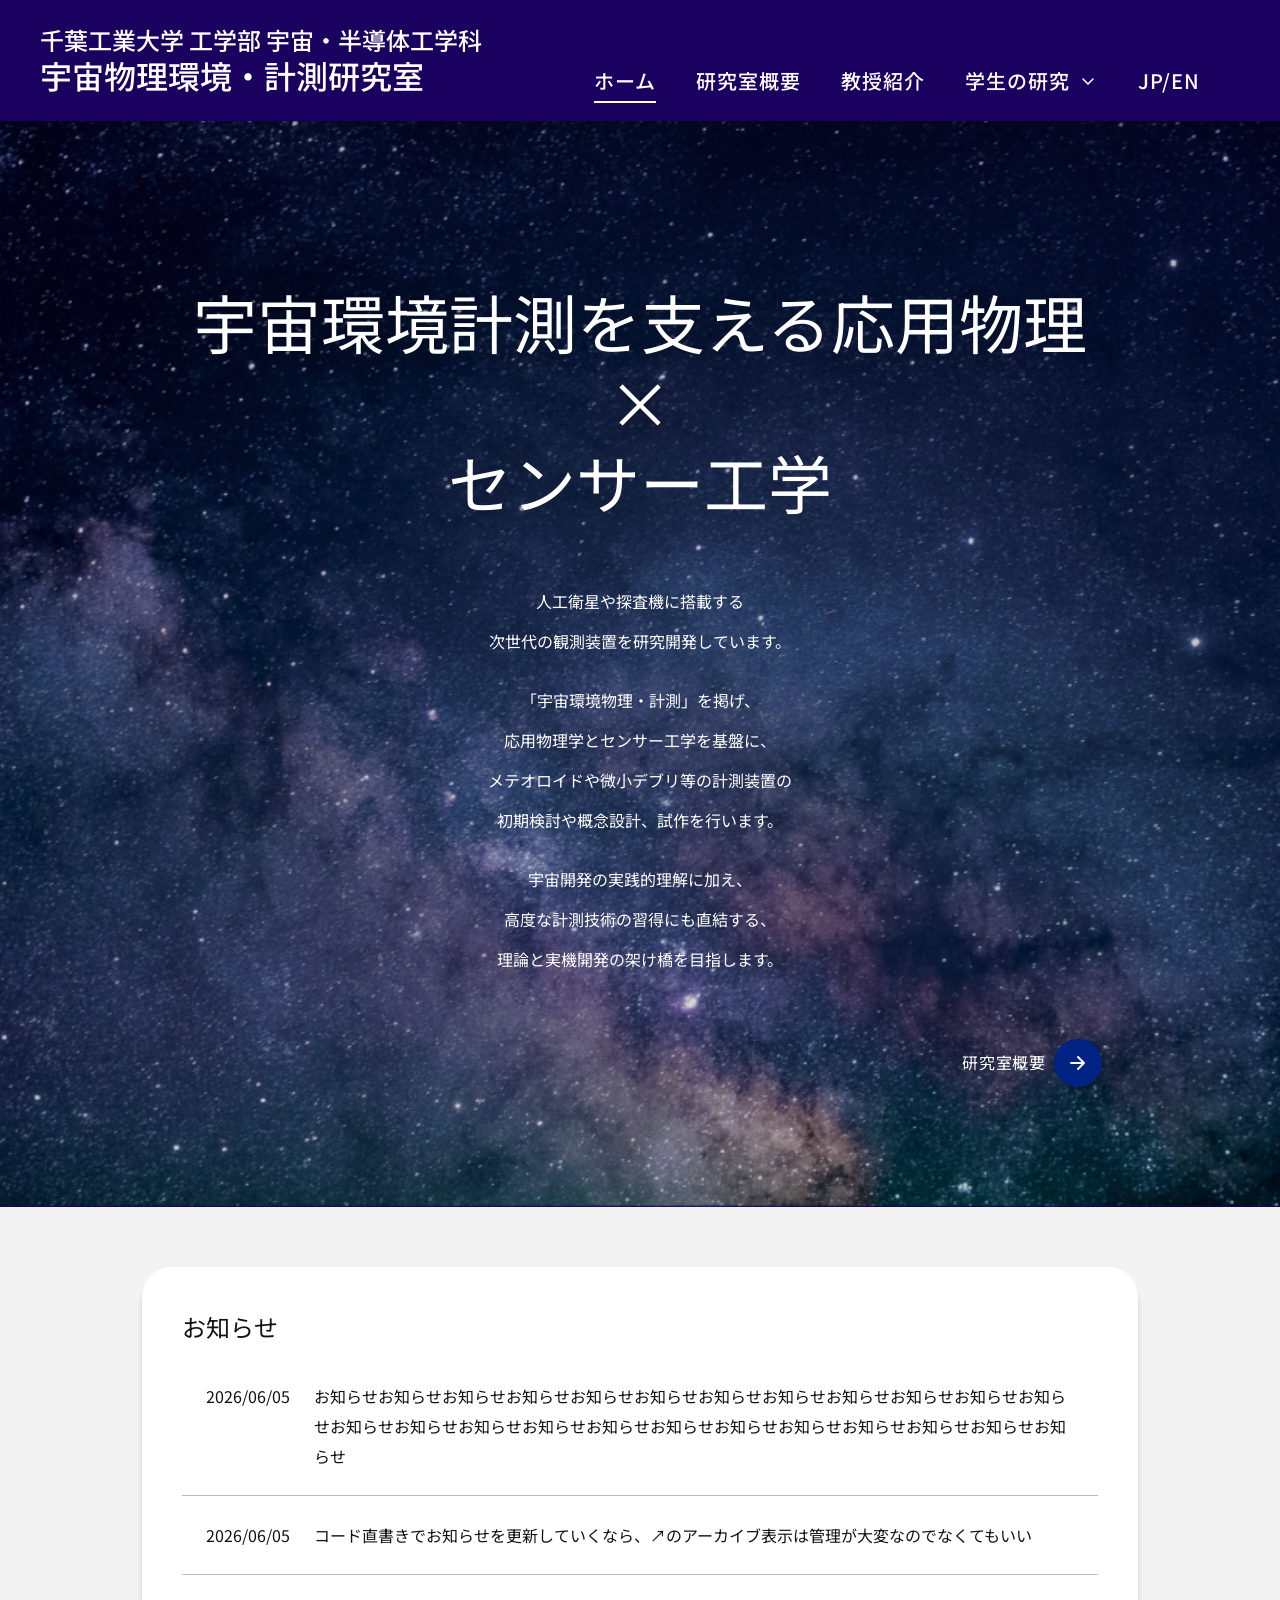
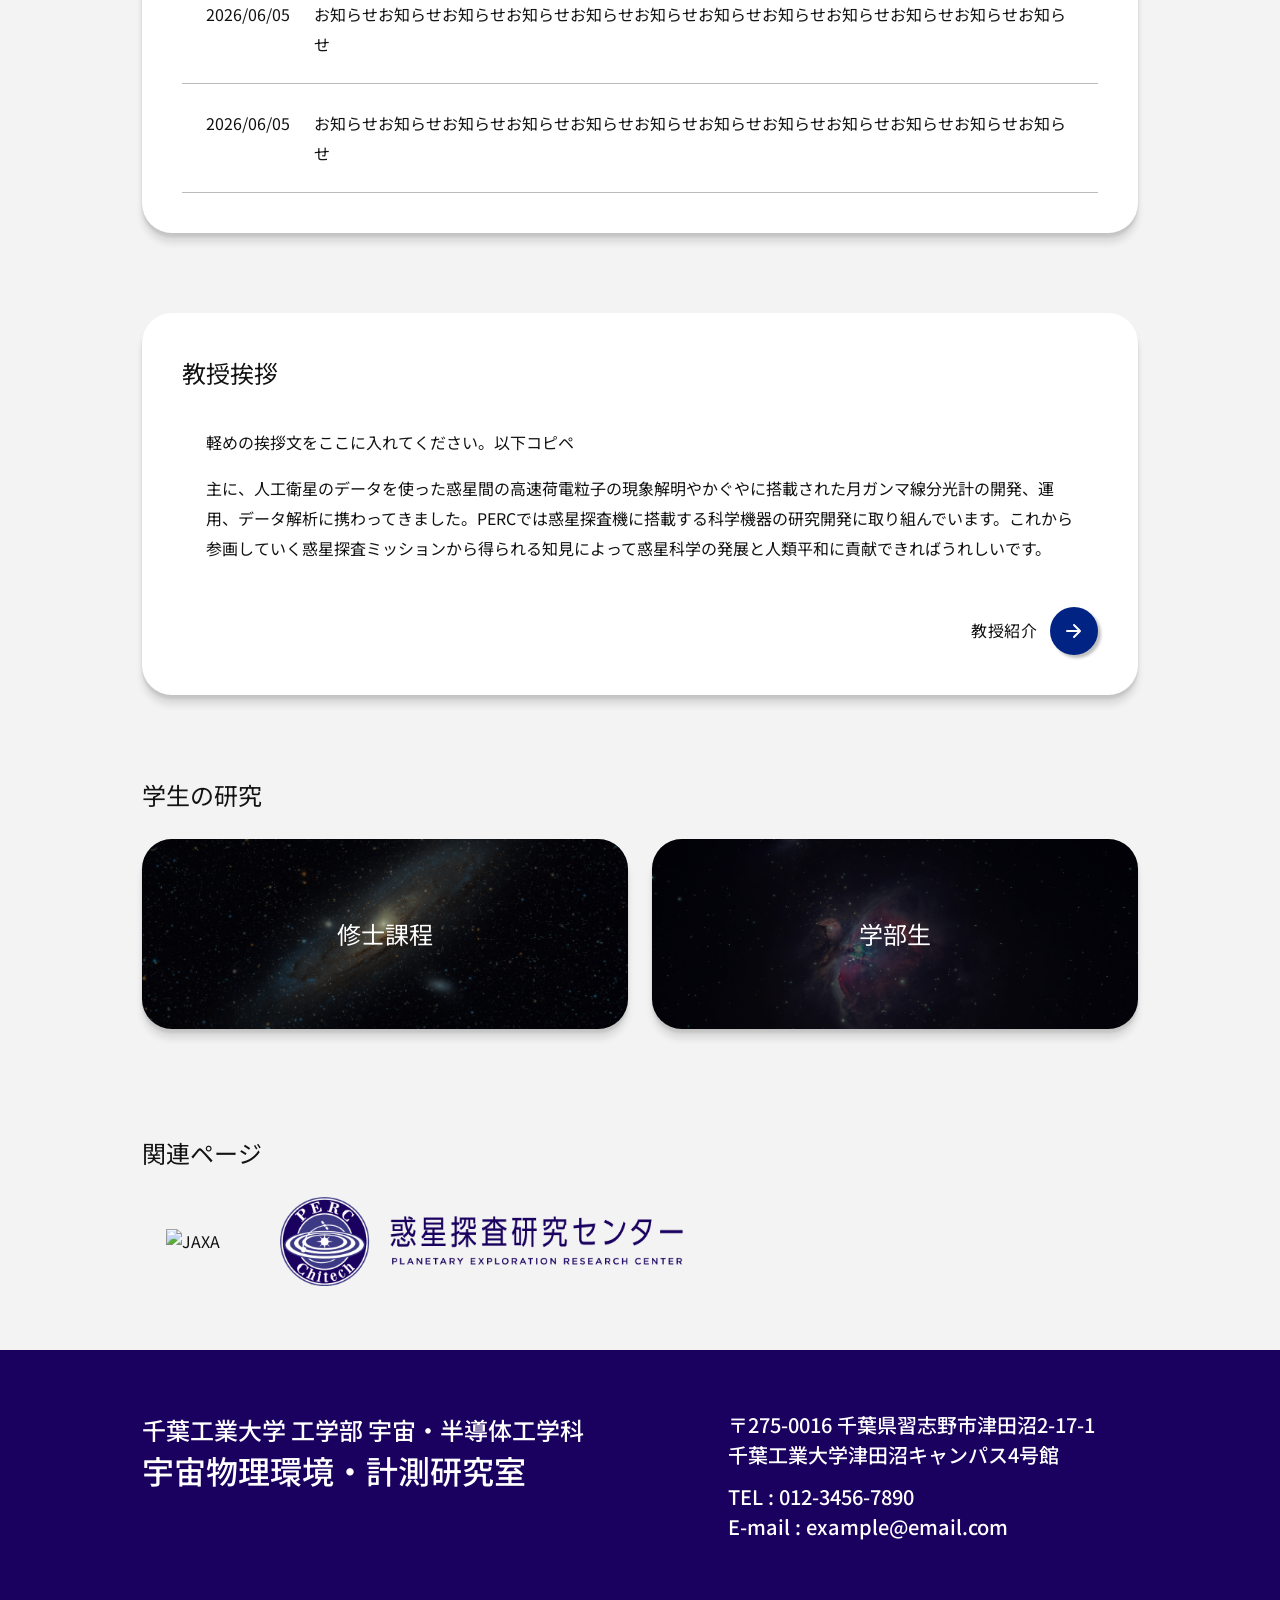
==== index.html @ d771a8d2 "宇宙物理環境・計測研究室サイト 初版（5ページ・レスポンシブ・JP/EN切替）" ====
<!DOCTYPE html>
<html lang="ja">
<head>
<meta charset="UTF-8">
<meta name="viewport" content="width=device-width, initial-scale=1.0">
<title>宇宙物理環境・計測研究室 | 千葉工業大学</title>
<link rel="preconnect" href="https://fonts.googleapis.com">
<link rel="preconnect" href="https://fonts.gstatic.com" crossorigin>
<link href="https://fonts.googleapis.com/css2?family=Noto+Sans+JP:wght@300;400;500&family=Noto+Sans:wght@400;500&display=swap" rel="stylesheet">
<link rel="stylesheet" href="style.css">
</head>
<body>

<!-- ============ HEADER ============ -->
<header class="site-header">
  <a class="site-header__title" href="index.html">
    <p>千葉工業大学 工学部 宇宙・半導体工学科</p>
    <p>宇宙物理環境・計測研究室</p>
  </a>
  <button class="nav-toggle" type="button" aria-label="メニューを開閉" aria-expanded="false">
    <span></span><span></span><span></span>
  </button>
  <nav class="nav">
    <a class="is-active" href="index.html">ホーム</a>
    <a href="about.html">研究室概要</a>
    <a href="professor.html">教授紹介</a>
    <span class="nav__item nav__dropdown" tabindex="0">学生の研究
      <svg viewBox="0 0 20 20" fill="none" aria-hidden="true"><path d="M5 8l5 5 5-5" stroke="#fff" stroke-width="1.6" stroke-linecap="round" stroke-linejoin="round"/></svg>
      <span class="nav__menu">
        <a href="students-master.html">修士課程</a>
        <a href="students-undergrad.html">学部生</a>
      </span>
    </span>
    <span class="nav__item">JP/EN</span>
  </nav>
</header>

<!-- ============ HERO ============ -->
<section class="hero" id="about">
  <div class="hero__bg">
    <img src="./images/hero-bg.jpg" alt=""
         onerror="this.onerror=null;this.src='https://www.figma.com/api/mcp/asset/076f2999-e2b8-4ef3-8b01-446fbd892e83'">
  </div>
  <h1 class="hero__title">宇宙環境計測を支える応用物理<br>×<br>センサー工学</h1>
  <div class="hero__lead">
    <p data-en="We develop next-generation observation instruments<br>for satellites and exploration spacecraft.">人工衛星や探査機に搭載する<br>次世代の観測装置を研究開発しています。</p>
    <p data-en="Under the theme of 'Space Environment Physics and Measurement,'<br>and grounded in applied physics and sensor engineering,<br>we carry out initial studies, conceptual design, and prototyping<br>of measurement instruments for meteoroids and micro-debris.">「宇宙環境物理・計測」を掲げ、<br>応用物理学とセンサー工学を基盤に、<br>メテオロイドや微小デブリ等の計測装置の<br>初期検討や概念設計、試作を行います。</p>
    <p data-en="Beyond a practical understanding of space development,<br>we aim to bridge theory and real-hardware development,<br>directly fostering mastery of advanced measurement technologies.">宇宙開発の実践的理解に加え、<br>高度な計測技術の習得にも直結する、<br>理論と実機開発の架け橋を目指します。</p>
  </div>
  <div class="hero__cta-row">
    <a class="hero__cta" href="about.html">研究室概要
      <span class="btn-circle">
        <svg viewBox="0 0 24 24" fill="none" aria-hidden="true"><path d="M5 12h12M12 6l6 6-6 6" stroke="#fff" stroke-width="2" stroke-linecap="round" stroke-linejoin="round"/></svg>
      </span>
    </a>
  </div>
</section>

<!-- ============ NEWS ============ -->
<section class="section section--news" id="news">
  <div class="card">
    <div class="card__head">
      <h2>お知らせ</h2>
    </div>
    <div class="news-item">
      <time>2026/06/05</time>
      <p>お知らせお知らせお知らせお知らせお知らせお知らせお知らせお知らせお知らせお知らせお知らせお知らせお知らせお知らせお知らせお知らせお知らせお知らせお知らせお知らせお知らせお知らせお知らせお知らせ</p>
    </div>
    <div class="news-item">
      <time>2026/06/05</time>
      <p>コード直書きでお知らせを更新していくなら、↗️のアーカイブ表示は管理が大変なのでなくてもいい</p>
    </div>
    <div class="news-item">
      <time>2026/06/05</time>
      <p>お知らせお知らせお知らせお知らせお知らせお知らせお知らせお知らせお知らせお知らせお知らせお知らせ</p>
    </div>
    <div class="news-item">
      <time>2026/06/05</time>
      <p>お知らせお知らせお知らせお知らせお知らせお知らせお知らせお知らせお知らせお知らせお知らせお知らせ</p>
    </div>
  </div>
</section>

<!-- ============ PROFESSOR ============ -->
<section class="section section--professor" id="professor">
  <div class="card">
    <div class="card__head">
      <h2>教授挨拶</h2>
    </div>
    <div class="professor__body">
      <p>軽めの挨拶文をここに入れてください。以下コピペ</p>
      <p>主に、人工衛星のデータを使った惑星間の高速荷電粒子の現象解明やかぐやに搭載された月ガンマ線分光計の開発、運用、データ解析に携わってきました。PERCでは惑星探査機に搭載する科学機器の研究開発に取り組んでいます。これから参画していく惑星探査ミッションから得られる知見によって惑星科学の発展と人類平和に貢献できればうれしいです。</p>
    </div>
    <div class="card__foot">
      <a class="card__link" href="professor.html">
        <span>教授紹介</span>
        <span class="btn-circle">
          <svg viewBox="0 0 24 24" fill="none" aria-hidden="true"><path d="M5 12h12M12 6l6 6-6 6" stroke="#fff" stroke-width="2" stroke-linecap="round" stroke-linejoin="round"/></svg>
        </span>
      </a>
    </div>
  </div>
</section>

<!-- ============ STUDENT RESEARCH ============ -->
<section class="section" id="research">
  <h2 class="section__title">学生の研究</h2>
  <div class="research__grid">
    <a class="research-card" href="students-master.html">
      <img src="./images/research-master.jpg" alt=""
           onerror="this.onerror=null;this.src='https://www.figma.com/api/mcp/asset/b4abc0e6-9375-4cf6-a36a-3c8fd918688b'">
      <span>修士課程</span>
    </a>
    <a class="research-card" href="students-undergrad.html">
      <img src="./images/research-undergrad.jpg" alt=""
           onerror="this.onerror=null;this.src='https://www.figma.com/api/mcp/asset/3501c903-c487-4912-97f1-0c8298c6d942'">
      <span>学部生</span>
    </a>
  </div>
</section>

<!-- ============ RELATED PAGES ============ -->
<section class="section" id="related">
  <h2 class="section__title">関連ページ</h2>
  <div class="related__logos">
    <a href="https://www.isas.jaxa.jp/" target="_blank" rel="noopener noreferrer">
      <img class="logo-jaxa" src="./images/logo-jaxa.png" alt="JAXA"
           onerror="this.onerror=null;this.src='https://www.figma.com/api/mcp/asset/c85fe0bb-ce3e-4aa1-ac2c-358f99e4038b'">
    </a>
    <a href="https://www.perc.it-chiba.ac.jp/" target="_blank" rel="noopener noreferrer">
      <img class="logo-perc" src="./images/logo-perc.png" alt="惑星探査研究センター PERC"
           onerror="this.onerror=null;this.src='https://www.figma.com/api/mcp/asset/0a7bded7-5e5c-4636-aeb8-64a2beb699bc'">
    </a>
  </div>
</section>

<!-- ============ FOOTER ============ -->
<footer class="site-footer">
  <div class="footer__inner">
    <div class="footer__title">
      <p>千葉工業大学 工学部 宇宙・半導体工学科</p>
      <p>宇宙物理環境・計測研究室</p>
    </div>
    <div class="footer__contact">
      <div class="footer__block">
        <p>〒275-0016 千葉県習志野市津田沼2-17-1</p>
        <p>千葉工業大学津田沼キャンパス4号館</p>
      </div>
      <div class="footer__block">
        <p>TEL : 012-3456-7890</p>
        <p>E-mail : example@email.com</p>
      </div>
    </div>
  </div>
</footer>

<script src="script.js" defer></script>
</body>
</html>
---- style.css ----
/* =============================================================
   宇宙物理環境・計測研究室 — 共通スタイルシート
   index.html / about.html で共有
   -------------------------------------------------------------
   1. デザイントークン (:root)
   2. ベース / リセット
   3. 共通コンポーネント（ボタン・ヘッダー・フッター・カード・セクション）
   4. ページ別セクション（ヒーロー / お知らせ / 学生の研究 / 関連ページ /
                          タイトル帯 / 研究内容タブ）
   5. レスポンシブ
   ============================================================= */

/* ---- 1. デザイントークン ------------------------------------ */
:root{
  --navy:#1a005f;          /* ヘッダー・フッター・濃紺 */
  --blue:#002384;          /* ボタン・タブ・アクセント */
  --bg:#f3f3f3;            /* ページ背景 */
  --ink:#121212;           /* 本文テキスト */
  --line:#bbb;             /* 区切り線 */
  --radius:30px;           /* カード角丸 */
  --shadow-card:0 10px 7.5px rgba(0,0,0,.1), 0 4px 3px rgba(0,0,0,.1);
  --pad-side:clamp(20px, 11.1vw, 160px);  /* セクション左右余白 */
  --font-jp:"Noto Sans JP","Hiragino Kaku Gothic ProN","Hiragino Sans","Yu Gothic",Meiryo,sans-serif;
}

/* ---- 2. ベース / リセット ----------------------------------- */
*{box-sizing:border-box;margin:0;padding:0;}
html{scroll-behavior:smooth;}
body{
  font-family:var(--font-jp);
  background:var(--bg);
  color:var(--ink);
  line-height:1.6;
  -webkit-font-smoothing:antialiased;
}
img{display:block;max-width:100%;}
a{text-decoration:none;color:inherit;}

/* ---- 3. 共通コンポーネント ---------------------------------- */

/* 3-1 円形矢印ボタン */
.btn-circle{
  flex:0 0 auto;
  width:48px;height:48px;border-radius:50%;
  background:var(--blue);
  display:inline-flex;align-items:center;justify-content:center;
  box-shadow:3px 3px 3px rgba(0,0,0,.25);
}
.btn-circle svg{width:24px;height:24px;}

/* 3-2 ヘッダー */
.site-header{
  background:var(--navy);color:#fff;
  position:relative;z-index:20;
  display:flex;align-items:flex-end;justify-content:space-between;
  gap:24px;flex-wrap:wrap;
  padding:24px 80px 24px 40px;
}
.site-header__title p:first-child{font-weight:500;font-size:24px;line-height:1.3;}
.site-header__title p:last-child {font-weight:500;font-size:32px;line-height:1.3;}
.nav{display:flex;align-items:center;gap:40px;flex-wrap:wrap;}
.nav a,.nav span{
  font-weight:500;font-size:20px;letter-spacing:1px;color:#fff;cursor:pointer;
  transition:opacity .2s;
}
.nav a:hover,.nav .nav__item:hover{opacity:.7;}
.nav .is-active{position:relative;}
.nav .is-active::after{content:"";position:absolute;left:0;right:0;bottom:-6px;height:2px;background:#fff;}
.nav__item{display:inline-flex;align-items:center;gap:8px;}
.nav__item svg{width:20px;height:20px;}

/* 学生の研究 ドロップダウン（ホバー／フォーカスで開く） */
.nav__dropdown{position:relative;}
.nav__dropdown > svg{transition:transform .2s;}
.nav__dropdown:hover > svg,
.nav__dropdown:focus-within > svg{transform:rotate(180deg);}
/* トリガーとメニューの隙間をホバー維持するための透明ブリッジ */
.nav__dropdown::before{content:"";position:absolute;top:100%;left:0;right:0;height:18px;}
.nav__menu{
  position:absolute;top:100%;left:0;margin-top:16px;
  display:flex;flex-direction:column;min-width:170px;
  background:var(--navy);border:1px solid rgba(255,255,255,.18);border-radius:10px;
  padding:6px 0;box-shadow:0 12px 28px rgba(0,0,0,.35);
  opacity:0;visibility:hidden;transform:translateY(-6px);
  transition:opacity .18s ease,transform .18s ease,visibility .18s;
  z-index:100;
}
.nav__dropdown:hover .nav__menu,
.nav__dropdown:focus-within .nav__menu{opacity:1;visibility:visible;transform:translateY(0);}
.nav__menu a{display:block;padding:10px 22px;font-size:16px;font-weight:500;letter-spacing:1px;color:#fff;white-space:nowrap;}
.nav__menu a:hover{opacity:1;background:rgba(255,255,255,.14);}

/* ハンバーガーボタン（モバイルのみ表示） */
.nav-toggle{display:none;position:relative;z-index:20;flex-direction:column;justify-content:center;gap:5px;width:44px;height:44px;padding:9px;background:transparent;border:0;cursor:pointer;}
.nav-toggle span{display:block;width:100%;height:2px;background:#fff;border-radius:2px;}

/* 3-3 フッター */
.site-footer{background:var(--navy);color:#fff;padding:60px var(--pad-side);}
.footer__inner{display:flex;gap:144px;align-items:flex-start;flex-wrap:wrap;}
.footer__title p:first-child{font-weight:500;font-size:24px;line-height:40px;}
.footer__title p:last-child {font-weight:500;font-size:32px;line-height:40px;}
.footer__contact{font-weight:500;font-size:20px;}
.footer__contact p{line-height:30px;}
.footer__contact .footer__block + .footer__block{margin-top:12px;}

/* 3-4 白カード（お知らせ / 教授挨拶 / 研究内容で共有） */
.card{
  background:#fff;border-radius:var(--radius);padding:40px;
  box-shadow:var(--shadow-card);
}
/* 見出し＋リンクのヘッダー行（index） */
.card__head{display:flex;align-items:center;justify-content:space-between;gap:16px;flex-wrap:wrap;margin-bottom:10px;}
.card__head h2{font-size:24px;font-weight:400;line-height:40px;}
.card__link{display:inline-flex;align-items:center;gap:12px;cursor:pointer;}
.card__link > span:not(.btn-circle){font-size:16px;letter-spacing:.8px;}
.card__foot{display:flex;justify-content:flex-end;margin-top:20px;}
/* 下線付きタイトル＋本文行（about） */
.card__title{font-size:24px;font-weight:400;line-height:40px;border-bottom:1px solid var(--line);padding:8px 0;}
.card__body{display:flex;gap:24px;padding:24px;align-items:flex-start;}
.card__text{flex:1;min-width:0;font-size:16px;line-height:30px;}
.card__text p + p{margin-top:30px;}
.card__img{flex:0 0 auto;width:417px;height:317px;object-fit:cover;}

/* 3-5 セクション枠 */
.section{padding:40px var(--pad-side);}
.section--news{padding-top:60px;}
.section__title{font-size:24px;font-weight:400;line-height:40px;}

/* ---- 4. ページ別セクション ---------------------------------- */

/* 4-1 TOP: ヒーロー */
.hero{
  position:relative;overflow:hidden;
  background:var(--navy);color:#fff;text-align:center;
  display:flex;flex-direction:column;align-items:center;gap:60px;
  padding:160px clamp(20px,13.9vw,200px) 120px;
}
.hero__bg{position:absolute;inset:0;z-index:0;}
.hero__bg img{width:100%;height:100%;object-fit:cover;object-position:bottom;}
.hero__bg::after{content:"";position:absolute;inset:0;background:linear-gradient(180deg,rgba(10,4,40,.25),rgba(10,4,40,.10));}
.hero > :not(.hero__bg){position:relative;z-index:1;}   /* 背景以外を前面に */
.hero__title{font-weight:400;font-size:clamp(26px,5.2vw,64px);line-height:1.25;word-break:keep-all;overflow-wrap:break-word;}
.hero__lead{font-weight:400;font-size:16px;line-height:2.5;max-width:780px;}
.hero__lead p + p{margin-top:1.2em;}
.hero__cta-row{width:100%;display:flex;justify-content:flex-end;}
.hero__cta{display:inline-flex;align-items:center;gap:8px;color:#fff;font-size:16px;letter-spacing:.8px;}

/* 4-2 TOP: お知らせ一覧 */
.news-item{
  display:flex;gap:24px;padding:24px;
  border-bottom:1px solid var(--line);
  font-size:16px;line-height:30px;
}
.news-item time{flex:0 0 auto;white-space:nowrap;}
.news-item p{flex:1;min-width:0;}

/* 4-3 TOP: 教授挨拶 本文 */
.professor__body{padding:24px;font-size:16px;line-height:30px;}
.professor__body p + p{margin-top:1em;}

/* 4-4 TOP: 学生の研究 */
.research__grid{display:flex;gap:24px;padding:24px 0;}
.research-card{
  position:relative;flex:1 1 0;overflow:hidden;border-radius:var(--radius);
  display:flex;align-items:center;justify-content:center;
  padding:80px 24px;min-height:160px;box-shadow:var(--shadow-card);
}
.research-card img{position:absolute;inset:0;width:100%;height:100%;object-fit:cover;z-index:0;}
.research-card::after{content:"";position:absolute;inset:0;background:rgba(8,4,30,.25);z-index:1;}
.research-card span{position:relative;z-index:2;color:#fff;font-size:24px;line-height:30px;text-align:center;}

/* 4-5 TOP: 関連ページ */
.related__logos{display:flex;align-items:center;gap:60px;padding:24px;flex-wrap:wrap;}
.related__logos .logo-jaxa{max-height:147px;width:auto;height:auto;}
.related__logos .logo-perc{max-height:89px;width:auto;height:auto;}

/* 4-6 about: タイトル帯 */
.page-hero{
  position:relative;overflow:hidden;
  background:var(--navy);color:#fff;text-align:center;
  display:flex;align-items:center;justify-content:center;
  padding:clamp(80px,11vw,160px) clamp(20px,13.9vw,200px);
}
.page-hero__bg{position:absolute;inset:0;z-index:0;}
.page-hero__bg img{width:100%;height:100%;object-fit:cover;object-position:bottom;}
.page-hero__bg::after{content:"";position:absolute;inset:0;background:linear-gradient(180deg,rgba(10,4,40,.30),rgba(10,4,40,.15));}
.page-hero h1{position:relative;z-index:1;font-weight:300;font-size:clamp(28px,4.6vw,48px);letter-spacing:.08em;}

/* 4-7 コンテンツラッパ（about / professor）＋研究内容タブ */
.content{background:var(--bg);padding:60px var(--pad-side);display:flex;flex-direction:column;gap:32px;}
.tabs{display:flex;align-items:flex-end;border-bottom:1px solid var(--blue);padding-left:40px;}
.tab{font-size:24px;line-height:40px;padding:8px 40px;color:var(--ink);border-radius:30px 30px 0 0;cursor:pointer;user-select:none;}
.tab.is-active{background:var(--blue);color:#fff;}
/* タブで切り替わる本文パネル */
.tab-panel{display:flex;flex-direction:column;gap:32px;}
.tab-panel[hidden]{display:none;}

/* 4-8 学生の研究（修士課程 / 学部生）: 目次 */
.toc__title{font-size:24px;font-weight:400;line-height:40px;border-bottom:1px solid var(--line);padding:8px 0;}
.toc__list{list-style:none;padding:24px;display:flex;flex-direction:column;gap:24px;}
.toc__list a{font-size:16px;line-height:30px;color:var(--ink);}
.toc__list a:hover{text-decoration:underline;}

/* ---- 5. レスポンシブ ---------------------------------------- */
@media (max-width:900px){
  /* ヘッダー: ハンバーガーメニュー */
  .site-header{flex-direction:row;align-items:center;justify-content:space-between;flex-wrap:nowrap;padding:16px clamp(16px,5vw,40px);}
  .nav-toggle{display:flex;}
  .nav{
    display:none;
    position:fixed;inset:0;z-index:15;
    flex-direction:column;align-items:stretch;gap:0;
    background:var(--navy);
    padding:100px 0 48px;
    overflow-y:auto;
  }
  .site-header.is-open .nav{display:flex;}
  .site-header.is-open .site-header__title{visibility:hidden;}
  .nav > a,.nav > .nav__item{font-size:20px;width:100%;padding:20px 40px;}
  .nav .is-active::after{display:none;}
  /* 学生の研究サブメニューは展開表示。見出し自体は非クリック扱い */
  .nav__dropdown{flex-wrap:wrap;}
  .nav .nav__dropdown{cursor:default;}
  .nav .nav__dropdown:hover{opacity:1;}
  .nav__dropdown:hover > svg,
  .nav__dropdown:focus-within > svg{transform:none;}
  .nav__dropdown::before{content:none;}
  .nav__menu{position:static;flex-basis:100%;min-width:0;opacity:1;visibility:visible;transform:none;margin:0;padding:0;background:transparent;border:0;border-radius:0;box-shadow:none;}
  .nav__menu a{padding:14px 0 14px 64px;font-size:20px;}

  .hero{padding:90px clamp(20px,8vw,80px) 70px;gap:36px;}
  .hero__title{word-break:normal;}
  .hero__lead{line-height:2.1;}

  .card{padding:24px;}
  .card__body{flex-direction:column;padding:8px 0;}
  .card__img{width:100%;height:auto;aspect-ratio:417 / 317;}

  .research__grid{flex-direction:column;}

  .tabs{padding-left:12px;}
  .tab{padding:8px 24px;font-size:20px;}

  .footer__inner{gap:32px;}
}
@media (max-width:560px){
  .site-header__title p:first-child{font-size:12px;}
  .site-header__title p:last-child {font-size:16px;}

  .hero__cta-row{justify-content:flex-end;}
  .hero__title{font-size:20px;}
  .hero__lead{font-size:12px;text-align:left;}
  .hero__cta{font-size:16px;}

  .section--news, .section--professor{padding-left:32px;padding-right:32px;}
  .card__head h2{font-size:20px;}
  .section__title{font-size:20px;}
  .news-item{flex-direction:column;gap:8px;padding:12px;font-size:14px;line-height:26px;}
  .professor__body{font-size:14px;line-height:26px;padding:12px;}
  .research__grid{gap:12px;}
  .research-card{padding-top:60px;padding-bottom:60px;}
  .research-card span{font-size:16px;}
  .related__logos{gap:12px;}

  /* セクション間の余白を縮小 */
  .hero{padding-bottom:48px;}
  .section{padding-top:24px;padding-bottom:24px;}
  .section--news{padding-top:24px;}
  .content{padding-top:32px;padding-bottom:32px;}

  /* 他ページ（研究室概要・教授紹介・学生の研究）のテキスト */
  .page-hero h1{font-size:24px;}
  .card__title{font-size:20px;}
  .card__text{font-size:14px;line-height:26px;}
  .toc__title{font-size:20px;}
  .toc__list a{font-size:14px;}

  .footer__title p:first-child{font-size:12px;line-height:1.4;}
  .footer__title p:last-child {font-size:16px;line-height:1.4;}
  .footer__contact{font-size:14px;}
  .footer__contact p{line-height:1.7;}
}
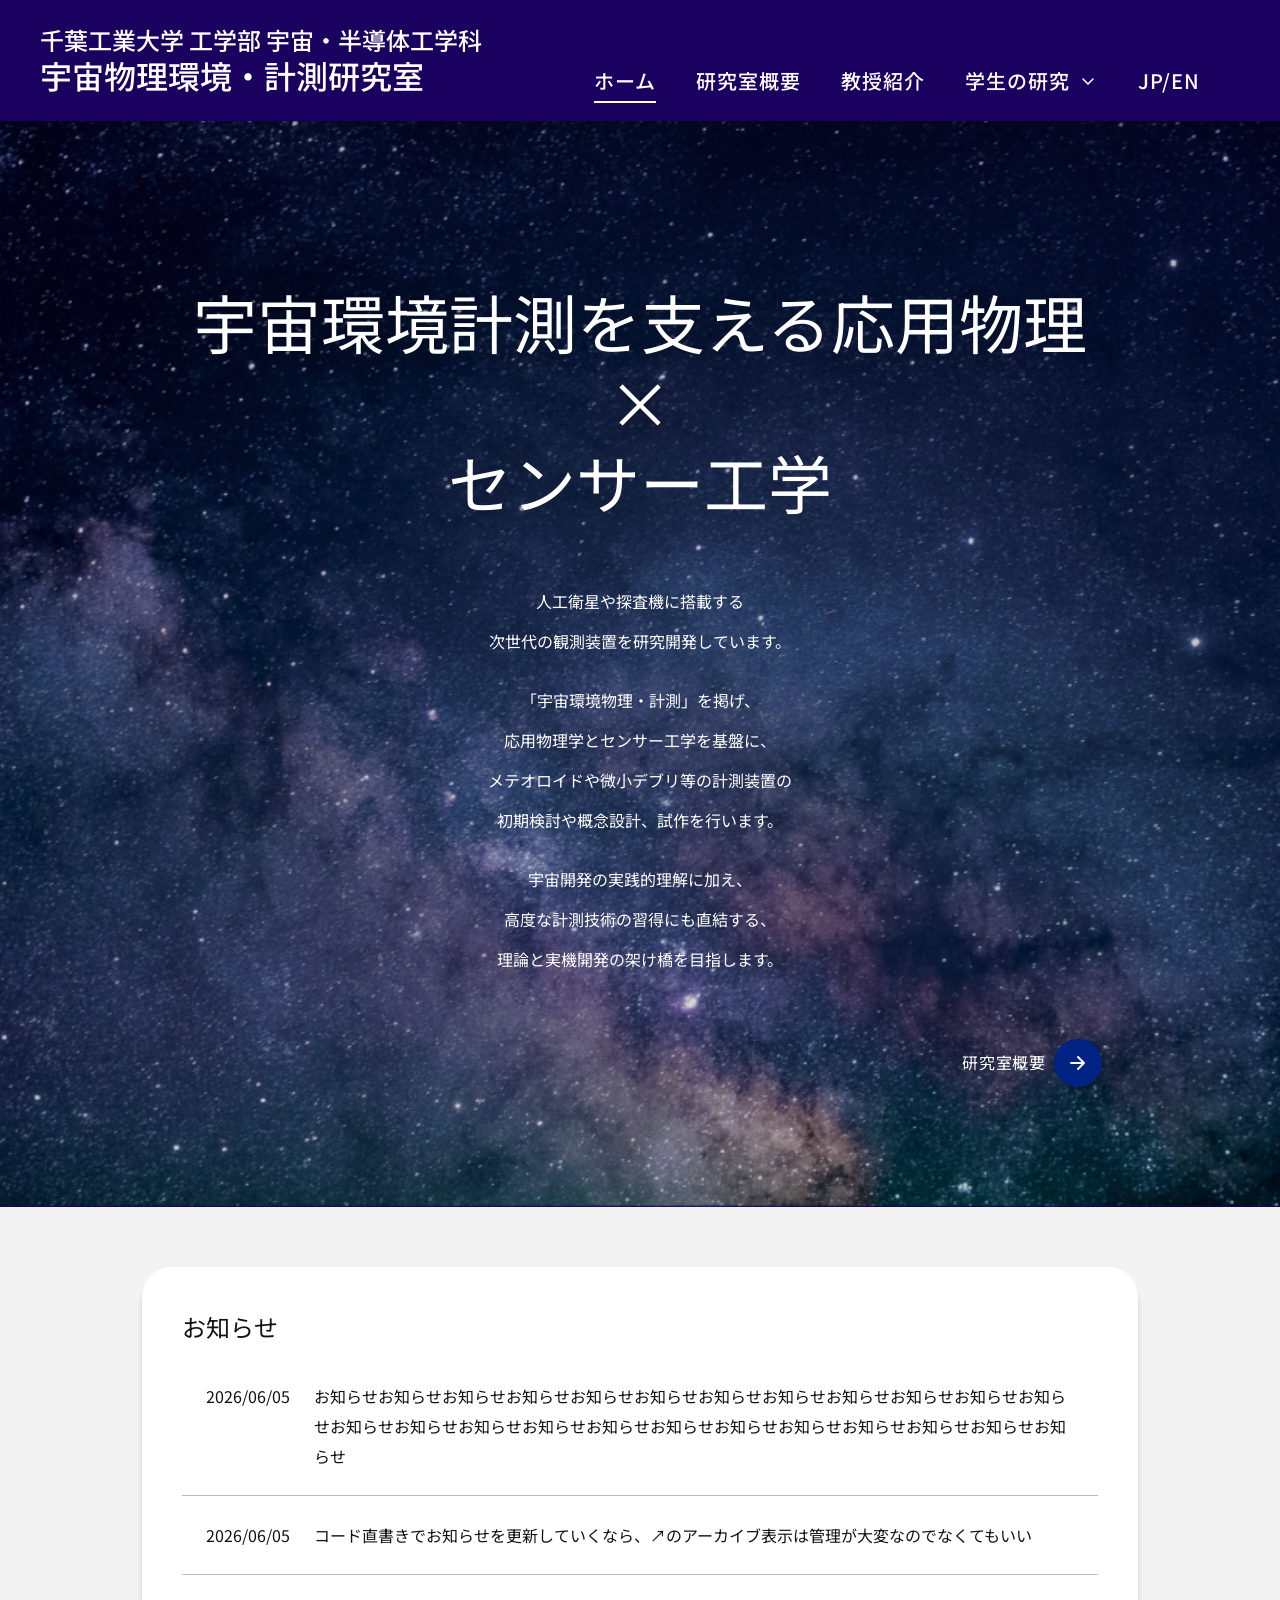
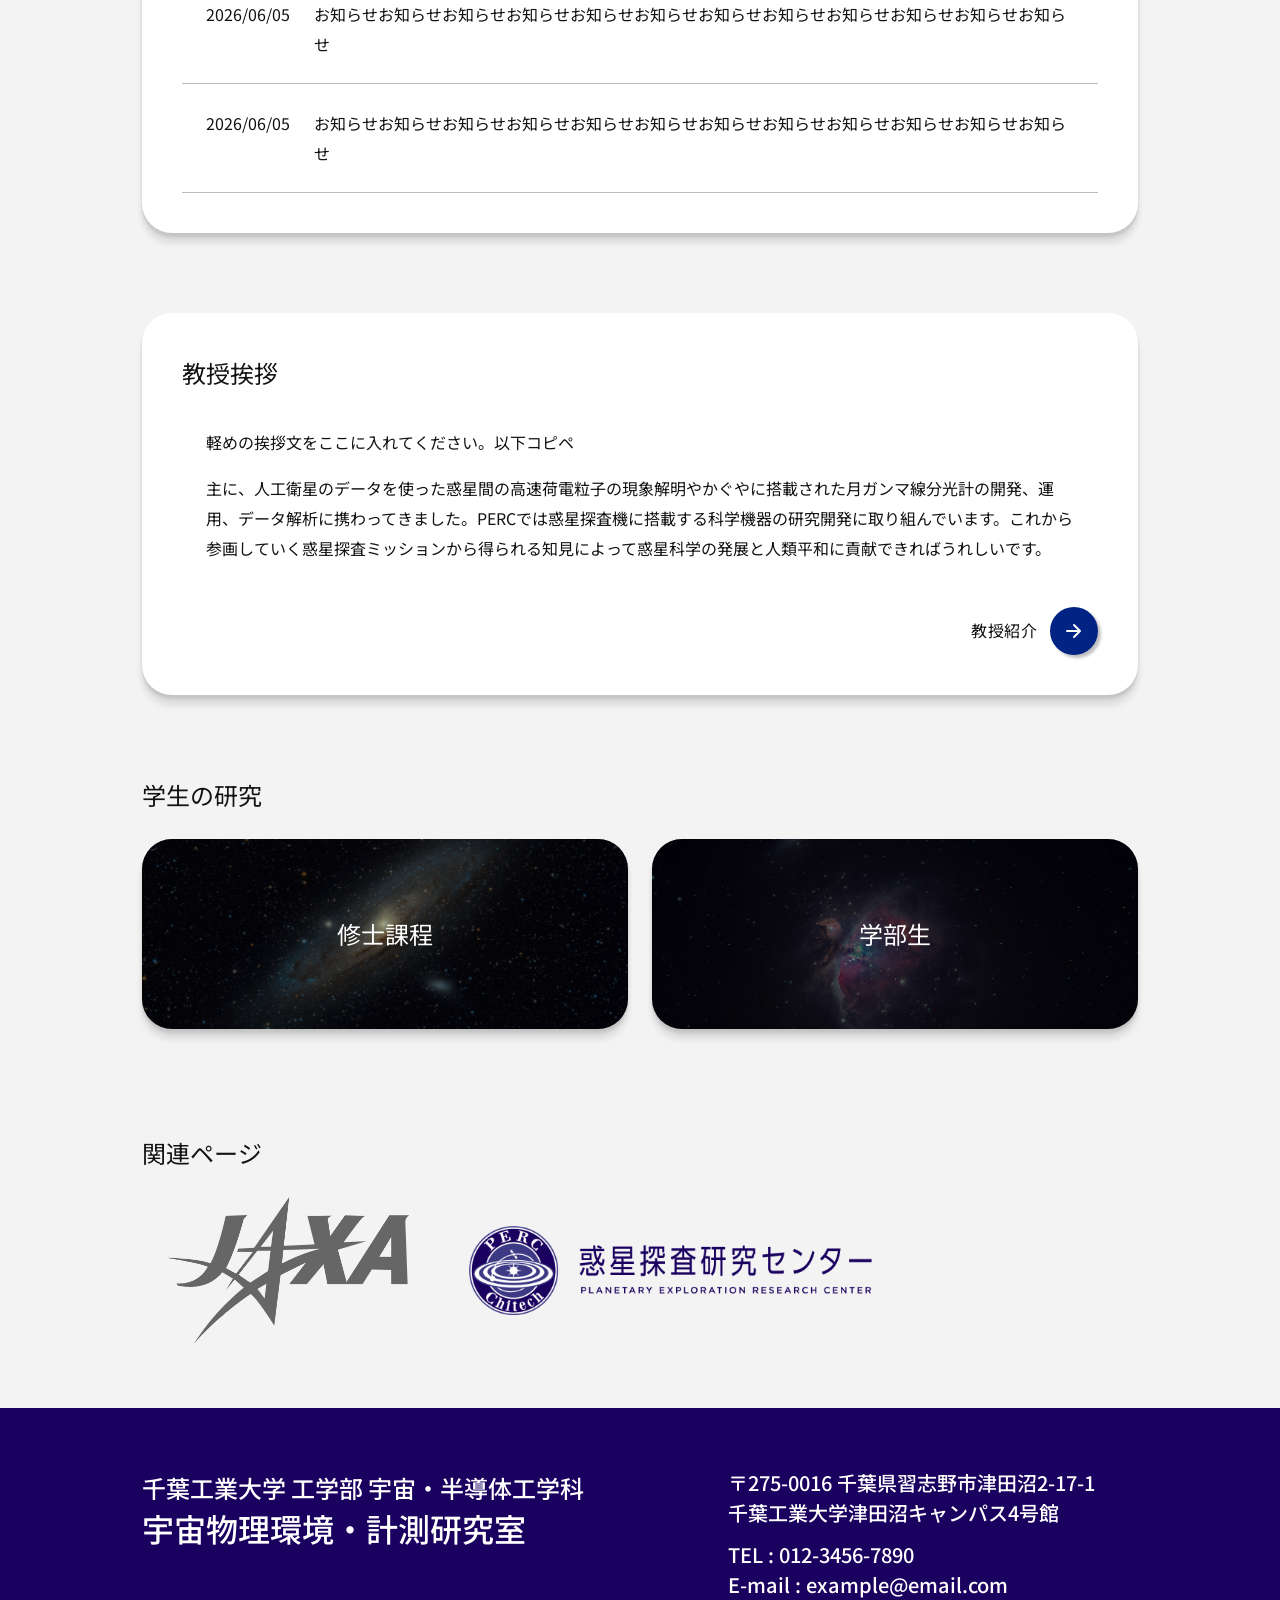
==== commit fb4eeef6: "リファクタリング: 期限切れFigmaフォールバックURLを除去・コメント/READMEを現状に整備（表示・挙動は不変）" ====
--- a/index.html
+++ b/index.html
@@ -12,34 +12,12 @@
 <body>
 
 <!-- ============ HEADER ============ -->
-<header class="site-header">
-  <a class="site-header__title" href="index.html">
-    <p>千葉工業大学 工学部 宇宙・半導体工学科</p>
-    <p>宇宙物理環境・計測研究室</p>
-  </a>
-  <button class="nav-toggle" type="button" aria-label="メニューを開閉" aria-expanded="false">
-    <span></span><span></span><span></span>
-  </button>
-  <nav class="nav">
-    <a class="is-active" href="index.html">ホーム</a>
-    <a href="about.html">研究室概要</a>
-    <a href="professor.html">教授紹介</a>
-    <span class="nav__item nav__dropdown" tabindex="0">学生の研究
-      <svg viewBox="0 0 20 20" fill="none" aria-hidden="true"><path d="M5 8l5 5 5-5" stroke="#fff" stroke-width="1.6" stroke-linecap="round" stroke-linejoin="round"/></svg>
-      <span class="nav__menu">
-        <a href="students-master.html">修士課程</a>
-        <a href="students-undergrad.html">学部生</a>
-      </span>
-    </span>
-    <span class="nav__item">JP/EN</span>
-  </nav>
-</header>
+<div id="site-header"></div>
 
 <!-- ============ HERO ============ -->
 <section class="hero" id="about">
   <div class="hero__bg">
-    <img src="./images/hero-bg.jpg" alt=""
-         onerror="this.onerror=null;this.src='https://www.figma.com/api/mcp/asset/076f2999-e2b8-4ef3-8b01-446fbd892e83'">
+    <img src="./images/hero-bg.jpg" alt="">
   </div>
   <h1 class="hero__title">宇宙環境計測を支える応用物理<br>×<br>センサー工学</h1>
   <div class="hero__lead">
@@ -107,13 +85,11 @@
   <h2 class="section__title">学生の研究</h2>
   <div class="research__grid">
     <a class="research-card" href="students-master.html">
-      <img src="./images/research-master.jpg" alt=""
-           onerror="this.onerror=null;this.src='https://www.figma.com/api/mcp/asset/b4abc0e6-9375-4cf6-a36a-3c8fd918688b'">
+      <img src="./images/research-master.jpg" alt="">
       <span>修士課程</span>
     </a>
     <a class="research-card" href="students-undergrad.html">
-      <img src="./images/research-undergrad.jpg" alt=""
-           onerror="this.onerror=null;this.src='https://www.figma.com/api/mcp/asset/3501c903-c487-4912-97f1-0c8298c6d942'">
+      <img src="./images/research-undergrad.jpg" alt="">
       <span>学部生</span>
     </a>
   </div>
@@ -124,36 +100,18 @@
   <h2 class="section__title">関連ページ</h2>
   <div class="related__logos">
     <a href="https://www.isas.jaxa.jp/" target="_blank" rel="noopener noreferrer">
-      <img class="logo-jaxa" src="./images/logo-jaxa.png" alt="JAXA"
-           onerror="this.onerror=null;this.src='https://www.figma.com/api/mcp/asset/c85fe0bb-ce3e-4aa1-ac2c-358f99e4038b'">
+      <img class="logo-jaxa" src="./images/logo-jaxa.png" alt="JAXA">
     </a>
     <a href="https://www.perc.it-chiba.ac.jp/" target="_blank" rel="noopener noreferrer">
-      <img class="logo-perc" src="./images/logo-perc.png" alt="惑星探査研究センター PERC"
-           onerror="this.onerror=null;this.src='https://www.figma.com/api/mcp/asset/0a7bded7-5e5c-4636-aeb8-64a2beb699bc'">
+      <img class="logo-perc" src="./images/logo-perc.png" alt="惑星探査研究センター PERC">
     </a>
   </div>
 </section>
 
 <!-- ============ FOOTER ============ -->
-<footer class="site-footer">
-  <div class="footer__inner">
-    <div class="footer__title">
-      <p>千葉工業大学 工学部 宇宙・半導体工学科</p>
-      <p>宇宙物理環境・計測研究室</p>
-    </div>
-    <div class="footer__contact">
-      <div class="footer__block">
-        <p>〒275-0016 千葉県習志野市津田沼2-17-1</p>
-        <p>千葉工業大学津田沼キャンパス4号館</p>
-      </div>
-      <div class="footer__block">
-        <p>TEL : 012-3456-7890</p>
-        <p>E-mail : example@email.com</p>
-      </div>
-    </div>
-  </div>
-</footer>
+<div id="site-footer"></div>
 
+<script src="components.js" defer></script>
 <script src="script.js" defer></script>
 </body>
 </html>
--- a/style.css
+++ b/style.css
@@ -1,6 +1,6 @@
 /* =============================================================
    宇宙物理環境・計測研究室 — 共通スタイルシート
-   index.html / about.html で共有
+   全ページ共通（index / about / professor / students-master / students-undergrad）
    -------------------------------------------------------------
    1. デザイントークン (:root)
    2. ベース / リセット
@@ -47,6 +47,31 @@
   box-shadow:3px 3px 3px rgba(0,0,0,.25);
 }
 .btn-circle svg{width:24px;height:24px;}
+
+/* ページ先頭へ戻るボタン（スマホのみ・下スクロールで右下に出現） */
+.to-top{
+  position:fixed;right:clamp(16px,4vw,32px);bottom:clamp(16px,4vw,32px);
+  width:52px;height:52px;border-radius:50%;border:0;
+  background:#fff;cursor:pointer;
+  display:none;align-items:center;justify-content:center;
+  box-shadow:0 6px 16px rgba(0,0,0,.25);
+  opacity:0;visibility:hidden;transform:translateY(12px);
+  transition:opacity .25s ease, transform .25s ease, visibility .25s;
+  z-index:10;overflow:visible;
+}
+.to-top.is-visible{opacity:1;visibility:visible;transform:none;}
+.to-top:hover{filter:brightness(1.05);transform:translateY(-2px);}
+.to-top svg,.to-top img{width:32px;height:32px;display:block;}
+/* 先頭へ戻る：クリックでロケットが上へ発射 */
+.to-top.is-launching{pointer-events:none;z-index:9999;}
+.to-top.is-launching:hover{transform:none;}
+.to-top.is-launching img{animation:rocket-blastoff .9s cubic-bezier(.45,0,.85,.3) forwards;}
+@keyframes rocket-blastoff{
+  0%{transform:translateY(0) scale(1);opacity:1;animation-timing-function:ease-out;}
+  16%{transform:translateY(8px) scale(.92);opacity:1;animation-timing-function:cubic-bezier(.4,0,.7,.55);}
+  90%{opacity:1;}
+  100%{transform:translateY(-125vh) scale(.55);opacity:0;}
+}
 
 /* 3-2 ヘッダー */
 .site-header{
@@ -145,7 +170,7 @@
 .hero__cta-row{width:100%;display:flex;justify-content:flex-end;}
 .hero__cta{display:inline-flex;align-items:center;gap:8px;color:#fff;font-size:16px;letter-spacing:.8px;}
 
-/* 4-2 TOP: お知らせ一覧 */
+/* 4-2 TOP: お知らせ */
 .news-item{
   display:flex;gap:24px;padding:24px;
   border-bottom:1px solid var(--line);
@@ -206,15 +231,19 @@
   /* ヘッダー: ハンバーガーメニュー */
   .site-header{flex-direction:row;align-items:center;justify-content:space-between;flex-wrap:nowrap;padding:16px clamp(16px,5vw,40px);}
   .nav-toggle{display:flex;}
+  .to-top{display:flex;}
   .nav{
-    display:none;
+    display:flex;
     position:fixed;inset:0;z-index:15;
     flex-direction:column;align-items:stretch;gap:0;
     background:var(--navy);
     padding:100px 0 48px;
     overflow-y:auto;
+    /* 閉じている状態（フェード＋スライドのため display:none は使わない） */
+    opacity:0;visibility:hidden;transform:translateY(-20px);
+    transition:opacity .28s ease, transform .28s ease, visibility .28s;
   }
-  .site-header.is-open .nav{display:flex;}
+  .site-header.is-open .nav{opacity:1;visibility:visible;transform:none;}
   .site-header.is-open .site-header__title{visibility:hidden;}
   .nav > a,.nav > .nav__item{font-size:20px;width:100%;padding:20px 40px;}
   .nav .is-active::after{display:none;}
